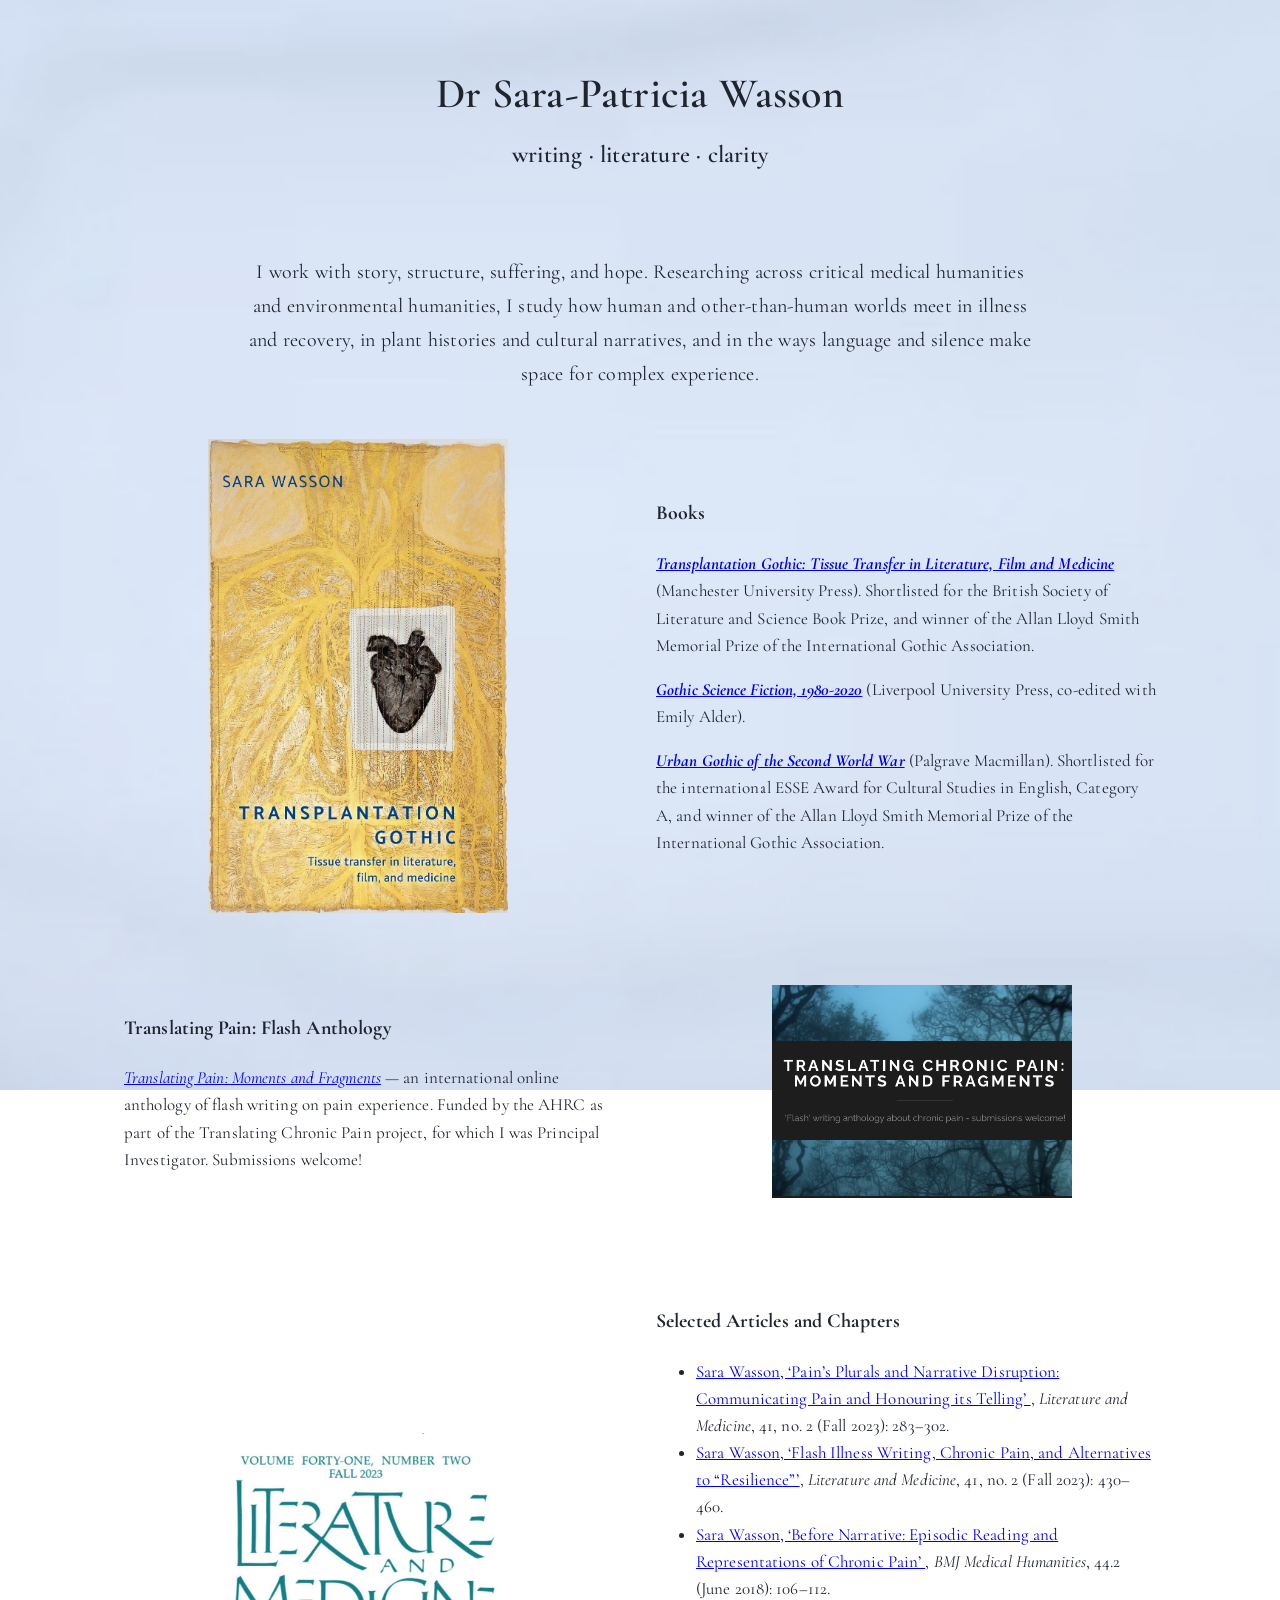
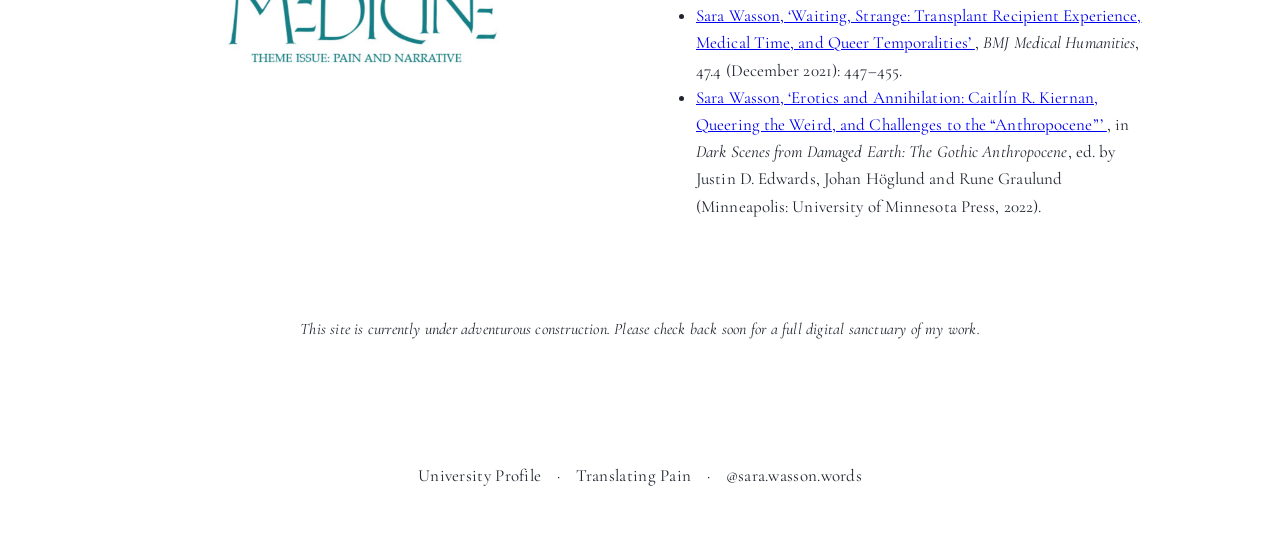
==== index.html @ 1ab115df "Update index.html" ====
<!DOCTYPE html>
<html lang="en">
<head>
  <meta charset="UTF-8" />
  <meta name="viewport" content="width=device-width, initial-scale=1.0" />
  <title>Dr Sara-Patricia Wasson</title>
  <link rel="stylesheet" href="style.css" />
  <link rel="preconnect" href="https://fonts.googleapis.com">
  <link rel="preconnect" href="https://fonts.gstatic.com" crossorigin>
  <link href="https://fonts.googleapis.com/css2?family=Cormorant+Garamond:wght@300;400;500;600&display=swap" rel="stylesheet">
</head>

<body>
  <header>
    <h1>Dr Sara-Patricia Wasson</h1>
    <h2>writing · literature · clarity</h2>
  </header>

  <main>
    <section class="intro">
    <p></p>I work with story, structure, suffering, and hope. Researching across critical medical humanities and environmental humanities, I study how human and other-than-human worlds meet in illness and recovery, in plant histories and cultural narratives, and in the ways language and silence make space for complex experience.</p>
    </section>

    <!-- Block 1: Books -->
    <section class="content-block">
      <div class="image"><img src="books.jpg" alt="Transplantation Gothic cover"></div>
      <div class="text">
        <h3>Books</h3>
        <p>
          <strong><em><a href=“https://manchesteruniversitypress.co.uk/9781526132864/ “>Transplantation Gothic: Tissue Transfer in Literature, Film and Medicine </a></em></strong> (Manchester University Press). Shortlisted for the British Society of Literature and Science Book Prize, and winner of the Allan Lloyd Smith Memorial Prize of the International Gothic Association.  
          <p>
          <strong><em><a href=“https://amzn.eu/d/3a1Q25Y“>Gothic Science Fiction, 1980-2020</a></em></strong> (Liverpool University Press, co-edited with Emily Alder).  
          <p>
          <strong><em> <a href=“https://amzn.eu/d/dezen4T“> Urban Gothic of the Second World War</em></strong></a> (Palgrave Macmillan). Shortlisted for the international ESSE Award for Cultural Studies in English, Category A, and winner of the Allan Lloyd Smith Memorial Prize of the International Gothic Association.  
        </p>
      </div>
    </section>

    <!-- Block 2: Translating Pain -->
    <section class="content-block">
      <div class="text">
        <h3>Translating Pain: Flash Anthology</h3>
        <p>
          <a href="http://wp.lancs.ac.uk/translatingpain/anthology/" target="_blank"><em>Translating Pain: Moments and Fragments</em></a> — an international online anthology of flash writing on pain experience. Funded by the AHRC as part of the Translating Chronic Pain project, for which I was Principal Investigator. Submissions welcome!
        </p>
      </div>
      <div class="image"><img src="anthology.jpg" alt="Translating Pain anthology"></div>
    </section>

    <!-- Block 3: Selected Articles and Chapters -->
    <section class="content-block">
      <div class="image"><img src="journal.jpg" alt="Literature and Medicine journal"></div>
      <div class="text">
        <h3>Selected Articles and Chapters</h3>

<ul>
  <li>
    <a href="https://doi.org/10.1353/lm.2023.a921562" target="_blank">
      Sara Wasson, ‘Pain’s Plurals and Narrative Disruption: Communicating Pain and Honouring its Telling’ </a>, <em>Literature and Medicine</em>, 41, no. 2 (Fall 2023): 283–302.
  </li>

  <li>
    <a href="https://doi.org/10.1353/lm.2023.a921571" target="_blank">Sara Wasson, ‘Flash Illness Writing, Chronic Pain, and Alternatives to “Resilience”’</a>, <em>Literature and Medicine</em>, 41, no. 2 (Fall 2023): 430–460.
  </li>

  <li>
    <a href="https://mh.bmj.com/content/44/2/106" target="_blank">
      Sara Wasson, ‘Before Narrative: Episodic Reading and Representations of Chronic Pain’
    </a>, <em>BMJ Medical Humanities</em>, 44.2 (June 2018): 106–112.
  </li>

  <li>
    <a href="https://mh.bmj.com/content/47/4/447.info" target="_blank">
      Sara Wasson, ‘Waiting, Strange: Transplant Recipient Experience, Medical Time, and Queer Temporalities’
    </a>, <em>BMJ Medical Humanities</em>, 47.4 (December 2021): 447–455.
  </li>

  <li>
    <a href="https://manifold.umn.edu/read/dark-scenes-from-damaged-earth/section/d7d69a55-9e9e-4dc2-92c6-7b71e1f78a43#ch15" target="_blank">
      Sara Wasson, ‘Erotics and Annihilation: Caitlín R. Kiernan, Queering the Weird, and Challenges to the “Anthropocene”’
    </a>, in <em>Dark Scenes from Damaged Earth: The Gothic Anthropocene</em>, ed. by Justin D. Edwards, Johan Höglund and Rune Graulund (Minneapolis: University of Minnesota Press, 2022).
  </li>
</ul>
      </div>
    </section>

    <!-- Coming Soon -->
    <section class="coming-soon">
      <p>This site is currently under adventurous construction. Please check back soon for a full digital sanctuary of my work.</p>
    </section>
  </main>

  <!-- Footer -->
  <footer>
      <a href="https://www.lancaster.ac.uk/arts/people/sara-wasson" target="_blank">University Profile</a> ·
      <a href="http://wp.lancs.ac.uk/translatingpain/anthology/" target="_blank">Translating Pain</a> ·
      <a href="https://www.instagram.com/sara.wasson.words/" target="_blank">@sara.wasson.words</a>
    </p>
  </footer>
</body>
</html>
---- style.css ----
/* CSS Eighteen — Font, Footer, Flow */

body {
  font-family: 'Cormorant Garamond', serif;
  background-image: url('background.png');
  background-size: cover;
  background-position: center;
  background-repeat: no-repeat;
  background-attachment: fixed;
  color: #1F242E;
  margin: 0;
  padding: 0;
  font-size: 17px;
  line-height: 1.6;
  letter-spacing: 0.2px;
}

/* Header */
header {
  text-align: center;
  padding: 2rem 1rem 1rem 1rem;
}

h1 {
  font-size: 42px;
  font-weight: 600;
  margin-bottom: 0.2em;
}

h2 {
  font-size: 24px;
  font-weight: 600;
  margin-top: 0;
  margin-bottom: 1.2em;
}

/* Intro Text */
.intro {
  font-size: 20px;
  max-width: 800px;
  margin: 0 auto 3rem auto;
  text-align: center;
  line-height: 1.7;
  letter-spacing: 0.3px;
  font-weight: 400;
}

/* Main content */
main {
  padding: 1rem 4vw 4rem 4vw;
  background: transparent;
}

/* Content Blocks */
.content-block {
  display: flex;
  flex-wrap: wrap;
  align-items: center;
  justify-content: center;
  margin-bottom: 4rem;
  gap: 2rem;
}

.content-block .image,
.content-block .text {
  flex: 1 1 400px;
  max-width: 500px;
}

/* Book image size */
.content-block .image img {
  width: 100%;
  max-width: 300px;
  height: auto;
  display: block;
  margin: 0 auto;
}

/* Book text */
.content-block .text {
  font-size: 17px;
  letter-spacing: 0.1px;
  line-height: 1.6;
  padding: 1rem;
}

/* Reverse layout */
.content-block.reverse {
  flex-direction: row-reverse;
}

/* Coming Soon text */
.coming-soon {
  text-align: center;
  font-style: italic;
  font-size: 16px;
  margin-top: 4rem;
}

/* Footer */
footer {
  text-align: center;
  padding: 2.5rem 1rem 2rem 1rem;
  font-size: 17px;
  font-weight: 400;
  letter-spacing: 0.3px;
  color: #1F242E;
  background: transparent;
}

footer a {
  color: #1F242E;
  text-decoration: none;
  margin: 0 0.7rem;
}

footer a:hover {
  text-decoration: underline;
}

/* Mobile + Tablet Tweaks */
@media (max-width: 768px) {
  h1 {
    font-size: 36px;
  }

  h2 {
    font-size: 22px;
  }

  .intro {
    font-size: 19px;
  }

  body {
    font-size: 17px;
  }

  .content-block .text {
    font-size: 16px;
  }

  .content-block .image img {
    max-width: 220px;
  }
}

@media (max-width: 480px) {
  h1 {
    font-size: 30px;
  }

  h2 {
    font-size: 20px;
  }

  .intro {
    font-size: 18px;
  }

  .content-block .text {
    font-size: 15px;
  }

  .content-block .image img {
    max-width: 200px;
  }
}
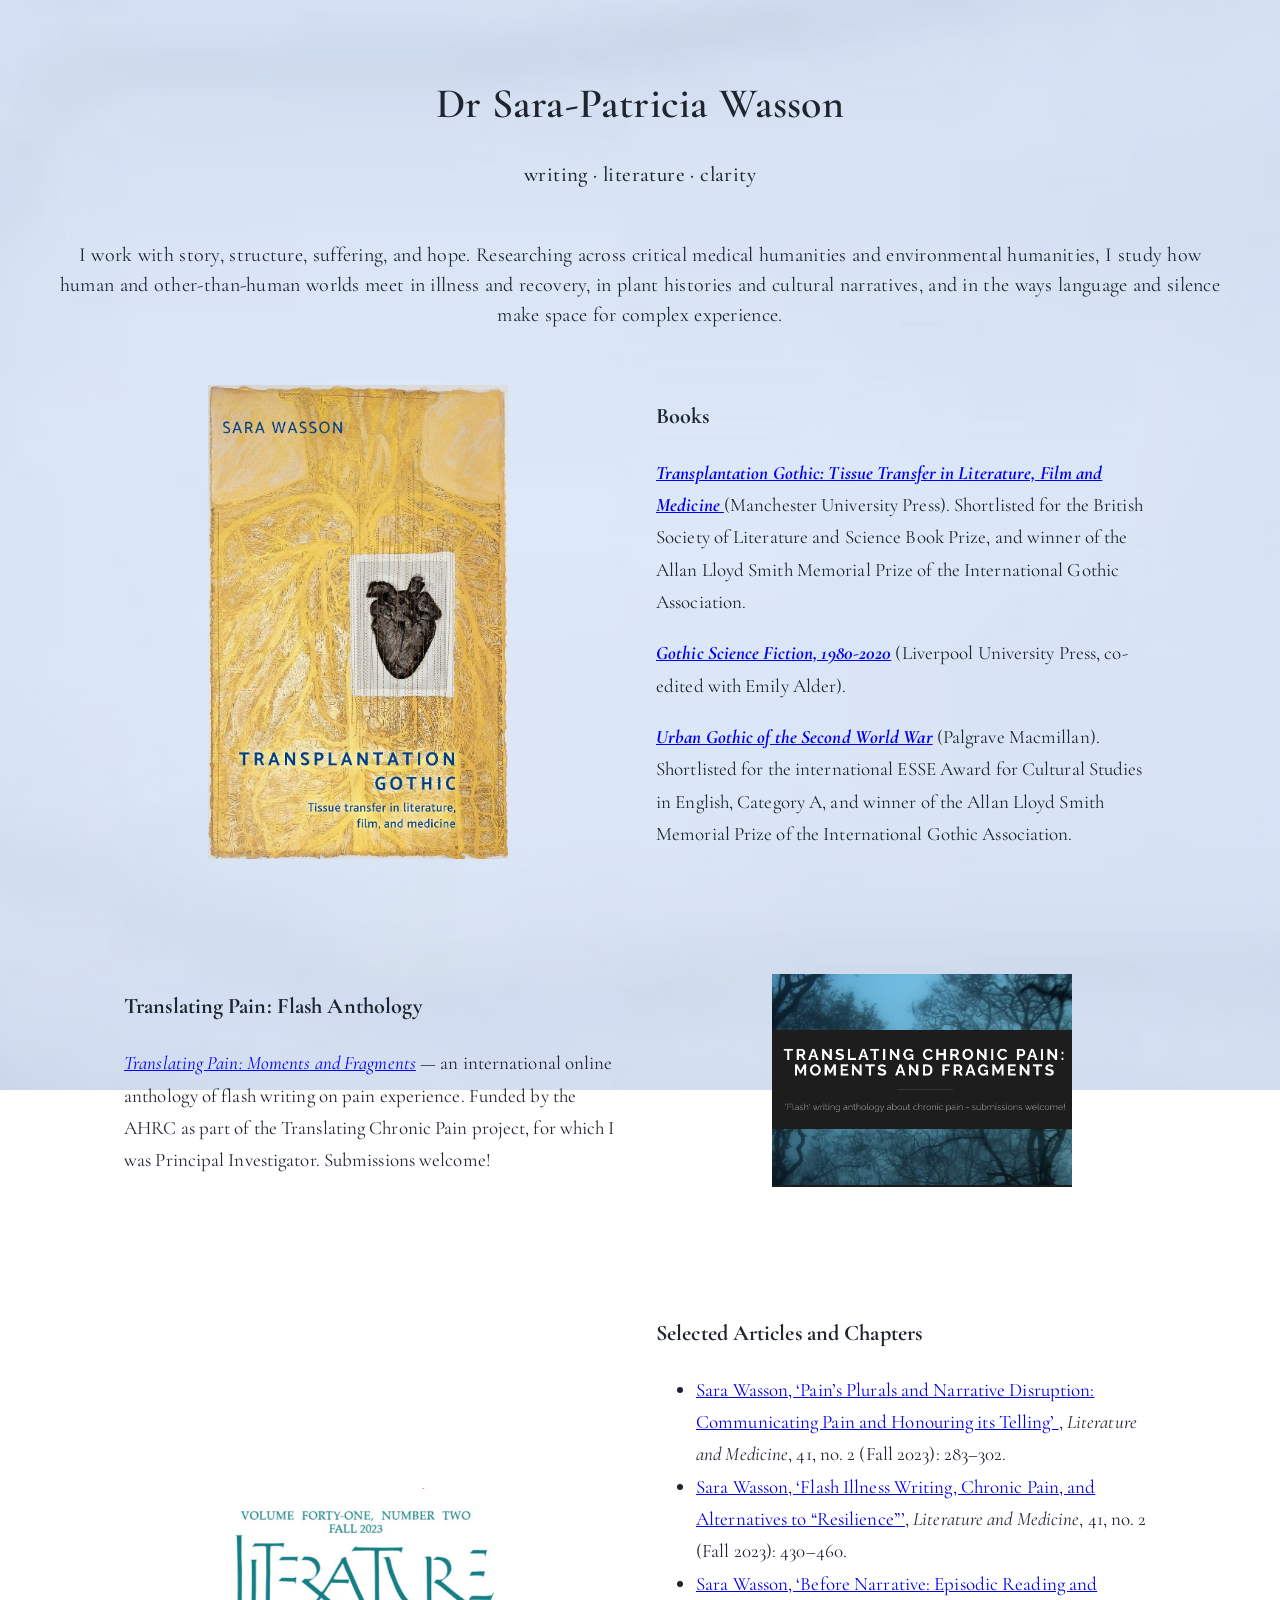
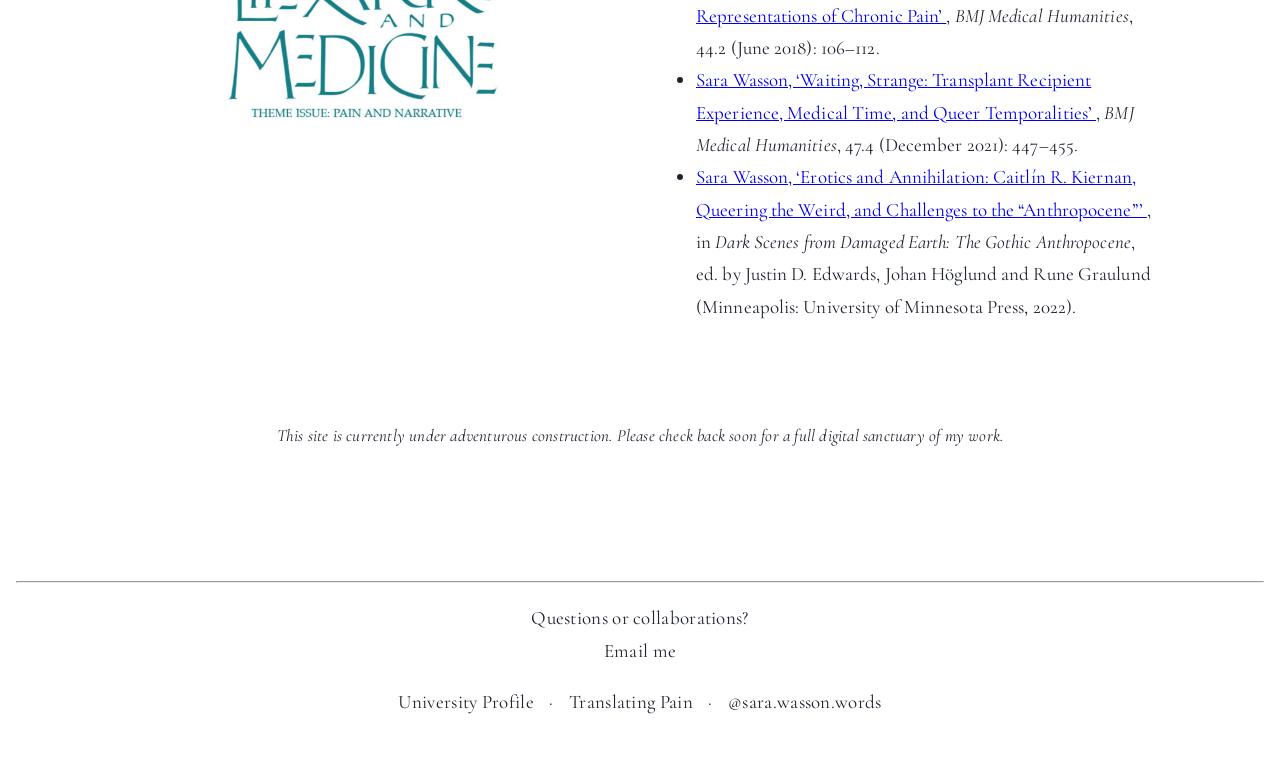
==== commit 0117c418: "Update index.html" ====
--- a/index.html
+++ b/index.html
@@ -18,7 +18,7 @@
 
   <main>
     <section class="intro">
-    <p></p>I work with story, structure, suffering, and hope. Researching across critical medical humanities and environmental humanities, I study how human and other-than-human worlds meet in illness and recovery, in plant histories and cultural narratives, and in the ways language and silence make space for complex experience.</p>
+      <p>I work with story, structure, suffering, and hope. Researching across critical medical humanities and environmental humanities, I study how human and other-than-human worlds meet in illness and recovery, in plant histories and cultural narratives, and in the ways language and silence make space for complex experience.</p>
     </section>
 
     <!-- Block 1: Books -->
@@ -90,12 +90,18 @@
     </section>
   </main>
 
-  <!-- Footer -->
-  <footer>
-      <a href="https://www.lancaster.ac.uk/arts/people/sara-wasson" target="_blank">University Profile</a> ·
-      <a href="http://wp.lancs.ac.uk/translatingpain/anthology/" target="_blank">Translating Pain</a> ·
-      <a href="https://www.instagram.com/sara.wasson.words/" target="_blank">@sara.wasson.words</a>
-    </p>
-  </footer>
+<footer>
+  <hr class="footer-divider">
+  <p class="footer-callout">Questions or collaborations?<br>
+    <a href="mailto:sara@example.com">Email me</a>
+  </p>
+
+  <p class="footer-links">
+    <a href="https://www.lancaster.ac.uk/arts/people/sara-wasson" target="_blank">University Profile</a> ·
+    <a href="http://wp.lancs.ac.uk/translatingpain/anthology/" target="_blank">Translating Pain</a> ·
+    <a href="https://www.instagram.com/sara.wasson.words/" target="_blank">@sara.wasson.words</a>
+  </p>
+</footer>
+
 </body>
 </html>
--- a/style.css
+++ b/style.css
@@ -1,4 +1,4 @@
-/* CSS Eighteen — Font, Footer, Flow */
+/* CSS Twenty-Two — Fixes footer size, body clarity, h2 spacing, and keeps transparency clean */
 
 body {
   font-family: 'Cormorant Garamond', serif;
@@ -10,48 +10,47 @@
   color: #1F242E;
   margin: 0;
   padding: 0;
-  font-size: 17px;
-  line-height: 1.6;
+  font-size: 19px;
+  line-height: 1.7;
   letter-spacing: 0.2px;
+  background-color: transparent;
 }
 
-/* Header */
 header {
   text-align: center;
-  padding: 2rem 1rem 1rem 1rem;
+  padding: 2.5rem 1rem 0.5rem 1rem;
 }
 
 h1 {
   font-size: 42px;
   font-weight: 600;
-  margin-bottom: 0.2em;
+  margin-bottom: 0.2rem;
 }
 
 h2 {
-  font-size: 24px;
-  font-weight: 600;
-  margin-top: 0;
-  margin-bottom: 1.2em;
+  font-size: 21px;
+  font-weight: 500;
+  margin-bottom: 0.2rem; /* Tighten subtitle */
+  letter-spacing: 0.4px;
 }
 
-/* Intro Text */
 .intro {
   font-size: 20px;
-  max-width: 800px;
-  margin: 0 auto 3rem auto;
+  font-weight: 400;
+  margin-top: 0;
+  margin-bottom: 1.8rem;
+  letter-spacing: 0.3px;
+  line-height: 1.5;
   text-align: center;
-  line-height: 1.7;
-  letter-spacing: 0.3px;
-  font-weight: 400;
+  padding-top: 0;
 }
 
-/* Main content */
 main {
   padding: 1rem 4vw 4rem 4vw;
   background: transparent;
 }
 
-/* Content Blocks */
+/* ✂️ White box fix still active */
 .content-block {
   display: flex;
   flex-wrap: wrap;
@@ -59,15 +58,16 @@
   justify-content: center;
   margin-bottom: 4rem;
   gap: 2rem;
+  background: transparent !important;
 }
 
 .content-block .image,
 .content-block .text {
   flex: 1 1 400px;
   max-width: 500px;
+  background: transparent;
 }
 
-/* Book image size */
 .content-block .image img {
   width: 100%;
   max-width: 300px;
@@ -76,32 +76,32 @@
   margin: 0 auto;
 }
 
-/* Book text */
 .content-block .text {
-  font-size: 17px;
+  font-size: 19px;
   letter-spacing: 0.1px;
-  line-height: 1.6;
+  line-height: 1.7;
   padding: 1rem;
+  background: transparent;
 }
 
-/* Reverse layout */
 .content-block.reverse {
   flex-direction: row-reverse;
 }
 
-/* Coming Soon text */
+/* "Coming soon" line */
 .coming-soon {
   text-align: center;
   font-style: italic;
-  font-size: 16px;
+  font-size: 17px;
   margin-top: 4rem;
+  background: transparent;
 }
 
-/* Footer */
+/* 🔧 Footer — now full size match */
 footer {
   text-align: center;
   padding: 2.5rem 1rem 2rem 1rem;
-  font-size: 17px;
+  font-size: 19px; /* Matches body text */
   font-weight: 400;
   letter-spacing: 0.3px;
   color: #1F242E;
@@ -118,26 +118,31 @@
   text-decoration: underline;
 }
 
-/* Mobile + Tablet Tweaks */
+/* 📱 Responsive adjustments — keep subtle and smooth */
 @media (max-width: 768px) {
   h1 {
     font-size: 36px;
   }
 
   h2 {
-    font-size: 22px;
+    font-size: 20px;
   }
 
   .intro {
-    font-size: 19px;
+    font-size: 20px;
+    margin-bottom: 1.5rem;
   }
 
   body {
-    font-size: 17px;
+    font-size: 18px;
+  }
+
+  footer {
+    font-size: 18px;
   }
 
   .content-block .text {
-    font-size: 16px;
+    font-size: 18px;
   }
 
   .content-block .image img {
@@ -151,15 +156,24 @@
   }
 
   h2 {
-    font-size: 20px;
+    font-size: 19px;
   }
 
   .intro {
-    font-size: 18px;
+    font-size: 19px;
+    margin-bottom: 1.2rem;
+  }
+
+  body {
+    font-size: 17px;
+  }
+
+  footer {
+    font-size: 17px;
   }
 
   .content-block .text {
-    font-size: 15px;
+    font-size: 17px;
   }
 
   .content-block .image img {
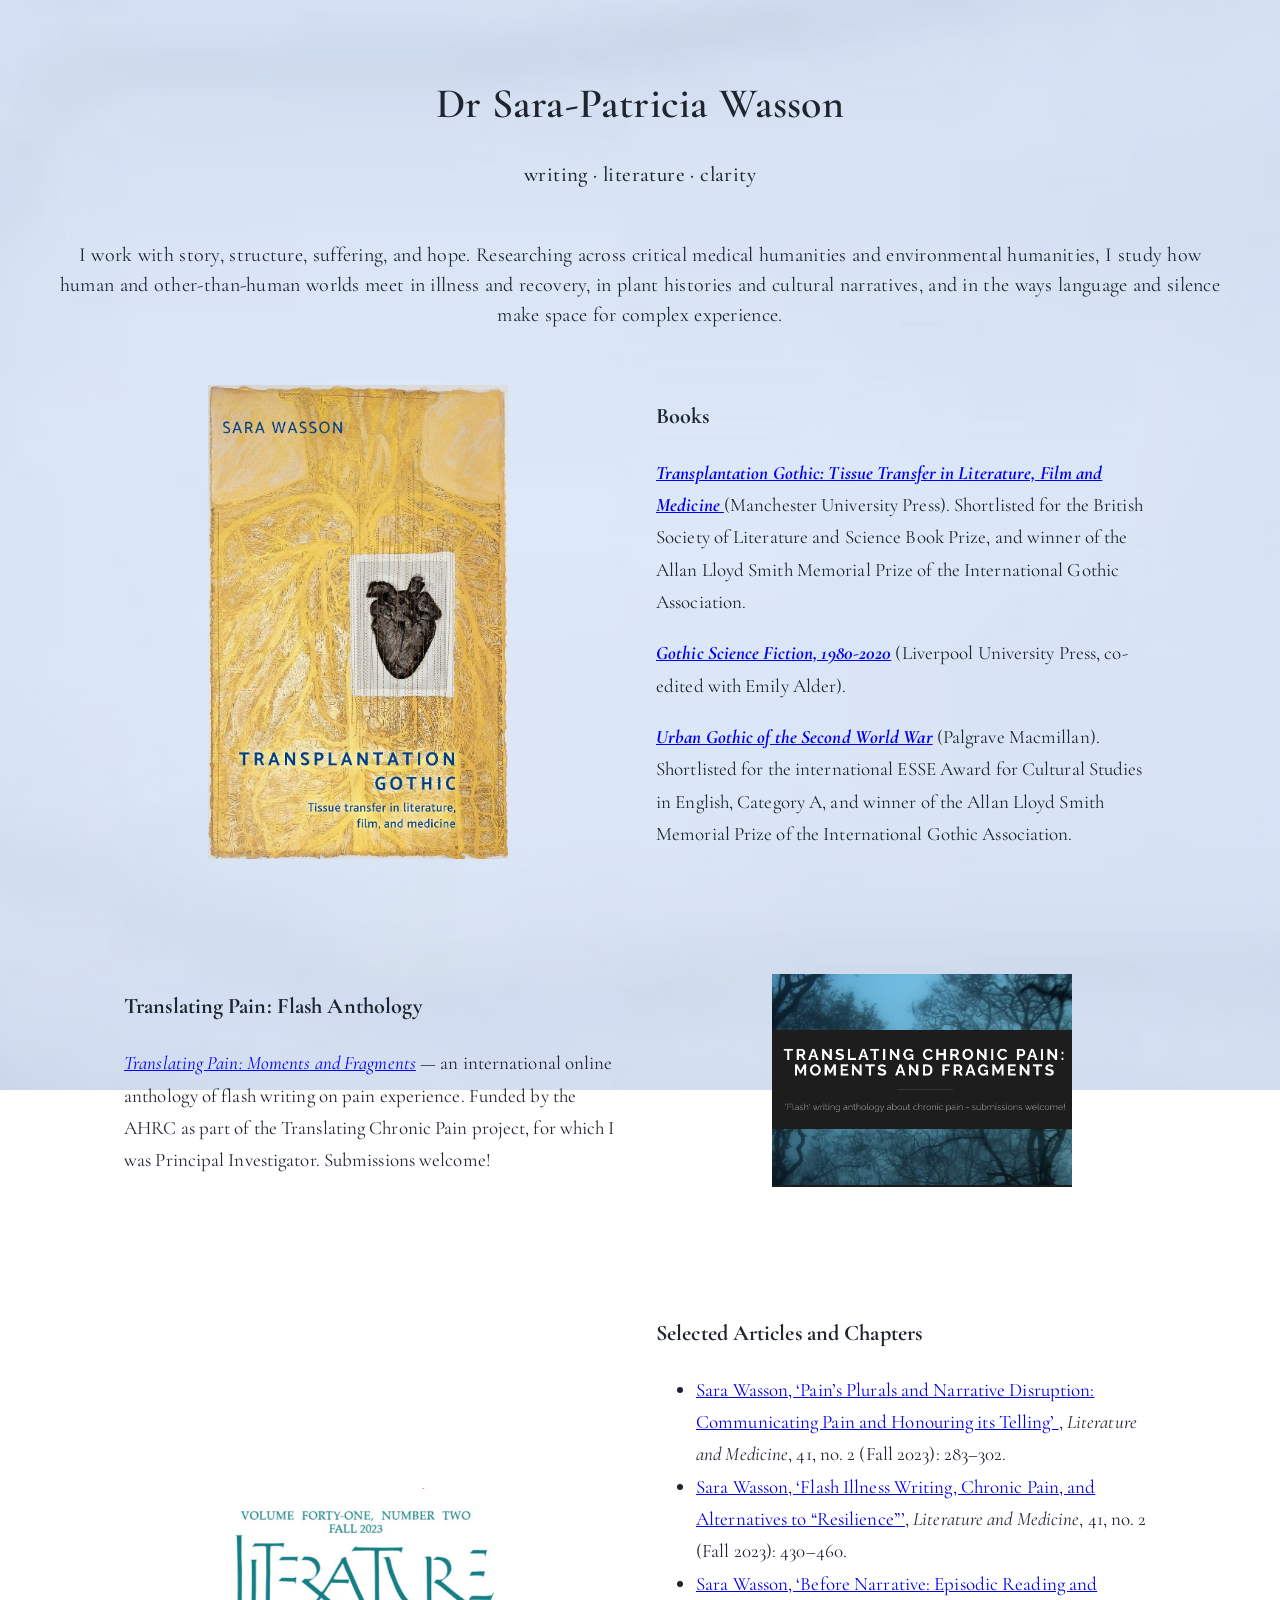
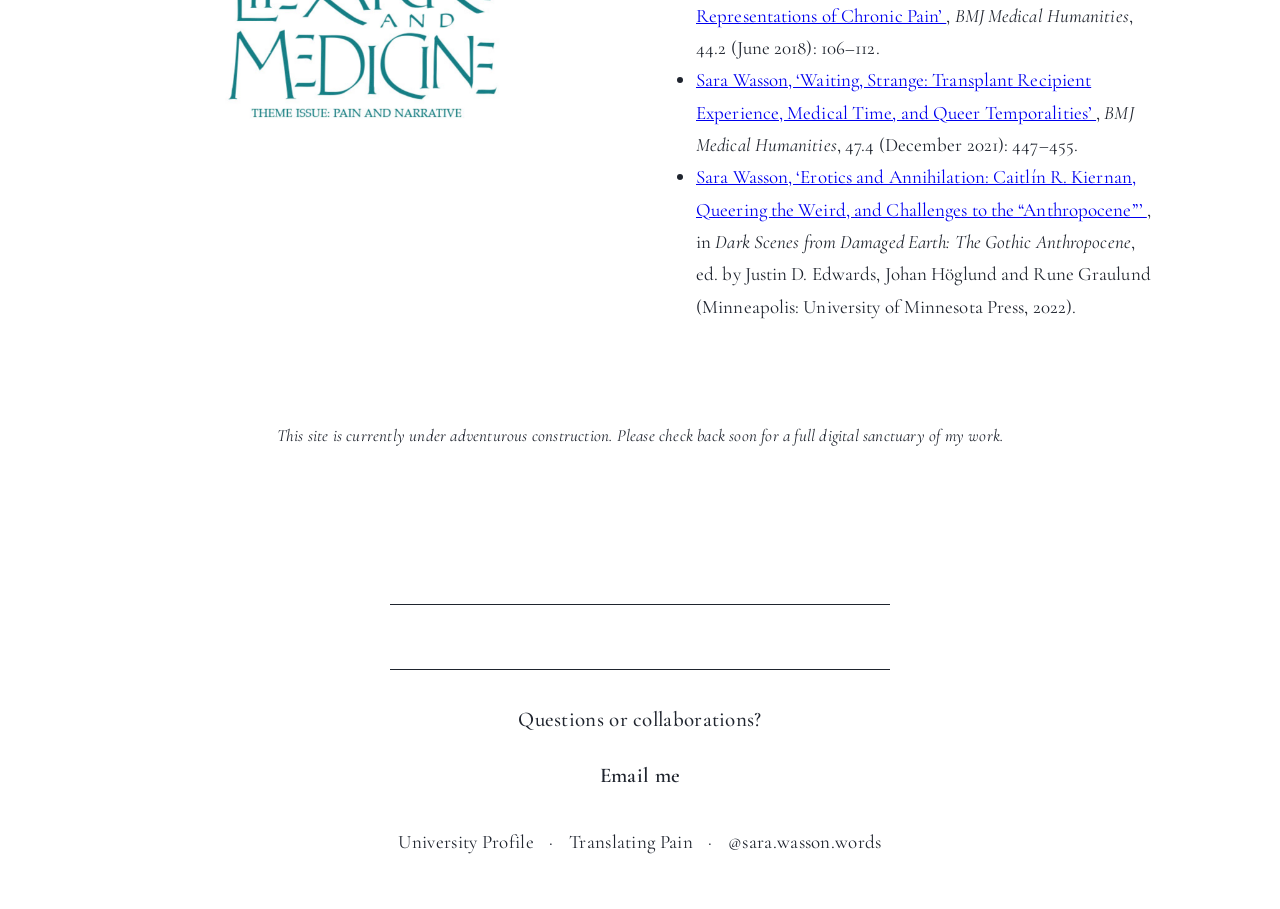
==== commit 21b9d344: "Update index.html" ====
--- a/index.html
+++ b/index.html
@@ -92,8 +92,12 @@
 
 <footer>
   <hr class="footer-divider">
-  <p class="footer-callout">Questions or collaborations?<br>
-    <a href="mailto:sara@example.com">Email me</a>
+
+<div class="email-callout">
+  <hr class="footer-divider">
+  <p>Questions or collaborations?</p>
+  <p><a href="#" id="email-link">Email me</a></p>
+</div>
   </p>
 
   <p class="footer-links">
@@ -103,5 +107,13 @@
   </p>
 </footer>
 
+<script>
+  document.getElementById('email-link').addEventListener('click', function() {
+    const user = 'sarawasson';
+    const domain = 'outlook.com';
+    window.location.href = 'mailto:' + user + '@' + domain;
+  });
+</script>
+
 </body>
 </html>
--- a/style.css
+++ b/style.css
@@ -1,4 +1,4 @@
-/* CSS Twenty-Two — Fixes footer size, body clarity, h2 spacing, and keeps transparency clean */
+/* CSS 23 — Final integrated version with email callout block above footer */
 
 body {
   font-family: 'Cormorant Garamond', serif;
@@ -30,7 +30,7 @@
 h2 {
   font-size: 21px;
   font-weight: 500;
-  margin-bottom: 0.2rem; /* Tighten subtitle */
+  margin-bottom: 0.2rem;
   letter-spacing: 0.4px;
 }
 
@@ -50,7 +50,7 @@
   background: transparent;
 }
 
-/* ✂️ White box fix still active */
+/* Content block */
 .content-block {
   display: flex;
   flex-wrap: wrap;
@@ -88,7 +88,7 @@
   flex-direction: row-reverse;
 }
 
-/* "Coming soon" line */
+/* Coming soon line */
 .coming-soon {
   text-align: center;
   font-style: italic;
@@ -97,11 +97,40 @@
   background: transparent;
 }
 
-/* 🔧 Footer — now full size match */
+/* Email callout block */
+.email-callout {
+  text-align: center;
+  margin-top: 4rem;
+  margin-bottom: 2rem;
+  font-size: 21px;
+  font-weight: 500;
+  letter-spacing: 0.3px;
+  color: #1F242E;
+}
+
+.email-callout a {
+  color: #1F242E;
+  text-decoration: none;
+  font-weight: 600;
+  font-size: 21px;
+}
+
+.email-callout a:hover {
+  text-decoration: underline;
+}
+
+.footer-divider {
+  border: none;
+  border-top: 1px solid #1F242E;
+  width: 40%;
+  margin: 2rem auto;
+}
+
+/* Footer links */
 footer {
   text-align: center;
   padding: 2.5rem 1rem 2rem 1rem;
-  font-size: 19px; /* Matches body text */
+  font-size: 19px;
   font-weight: 400;
   letter-spacing: 0.3px;
   color: #1F242E;
@@ -118,7 +147,7 @@
   text-decoration: underline;
 }
 
-/* 📱 Responsive adjustments — keep subtle and smooth */
+/* Responsive */
 @media (max-width: 768px) {
   h1 {
     font-size: 36px;
@@ -148,6 +177,14 @@
   .content-block .image img {
     max-width: 220px;
   }
+
+  .email-callout {
+    font-size: 20px;
+  }
+
+  .email-callout a {
+    font-size: 20px;
+  }
 }
 
 @media (max-width: 480px) {
@@ -179,4 +216,12 @@
   .content-block .image img {
     max-width: 200px;
   }
-}
+
+  .email-callout {
+    font-size: 19px;
+  }
+
+  .email-callout a {
+    font-size: 19px;
+  }
+}
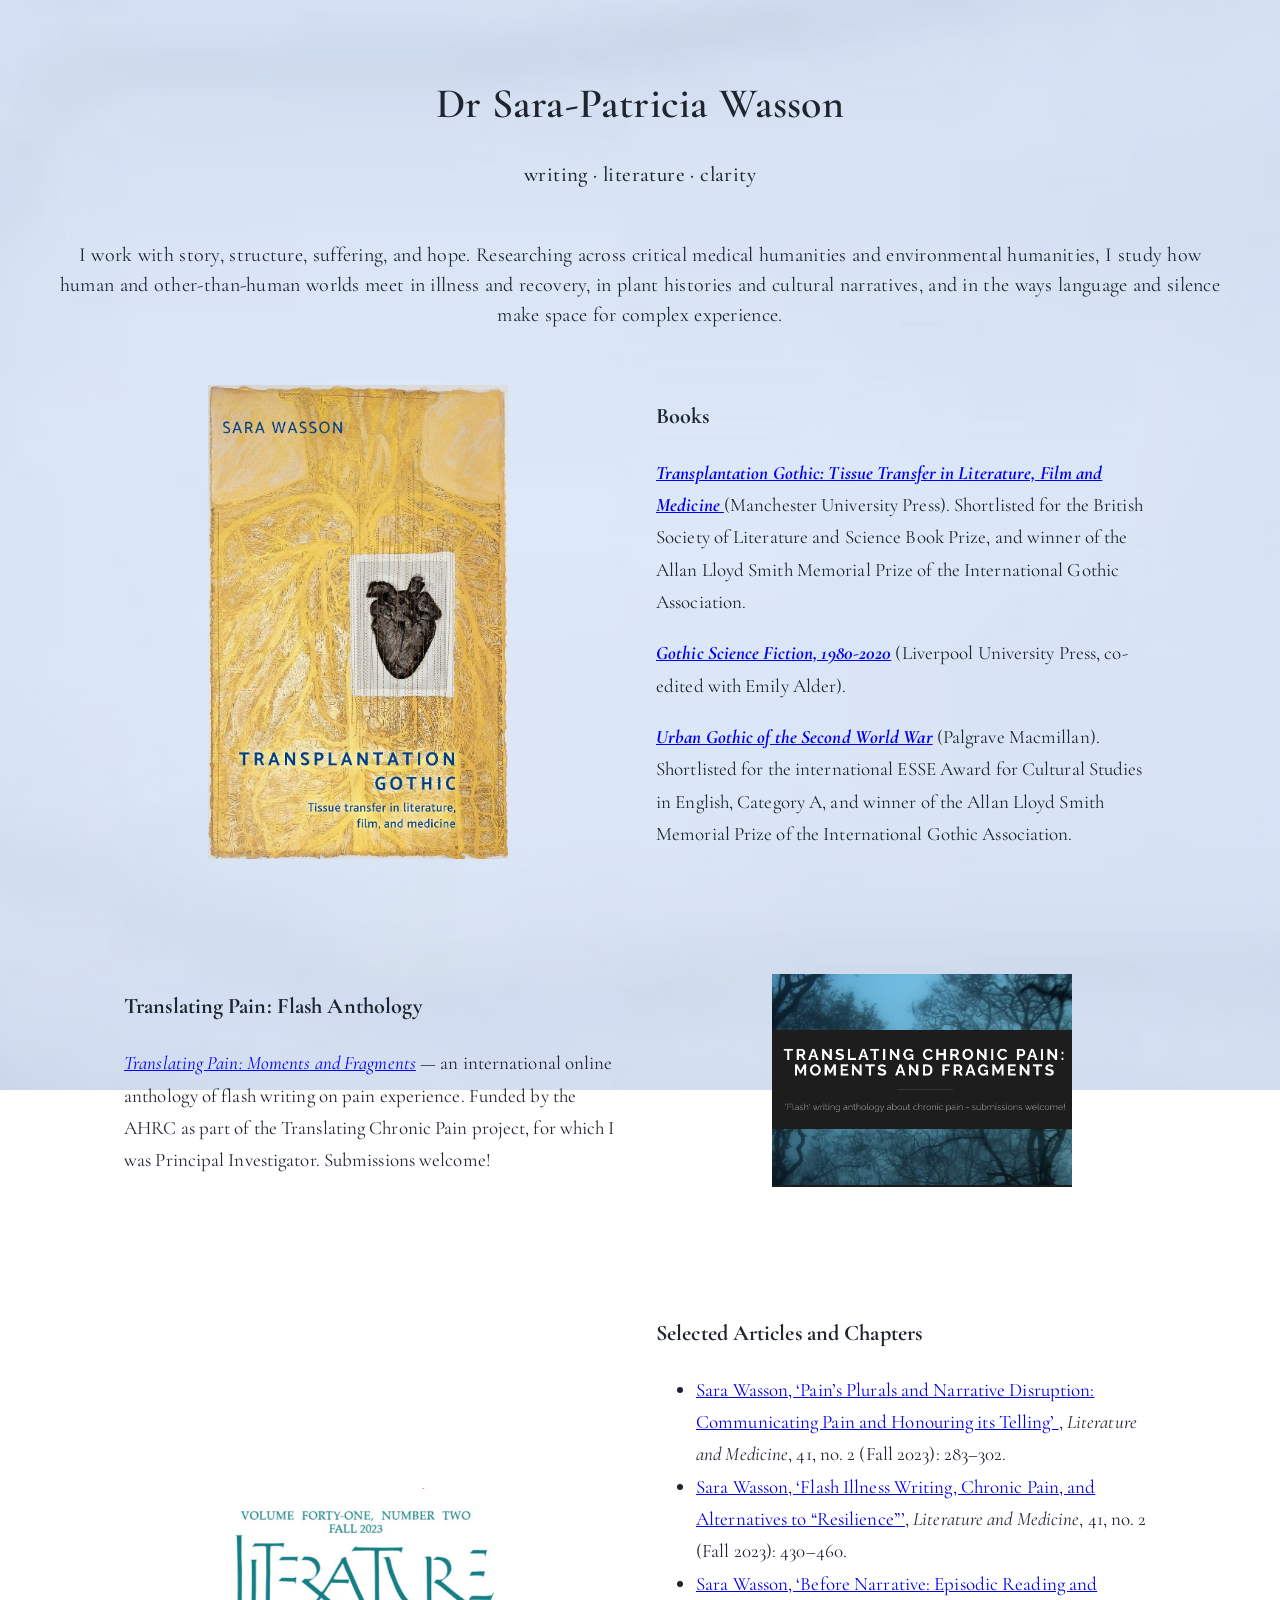
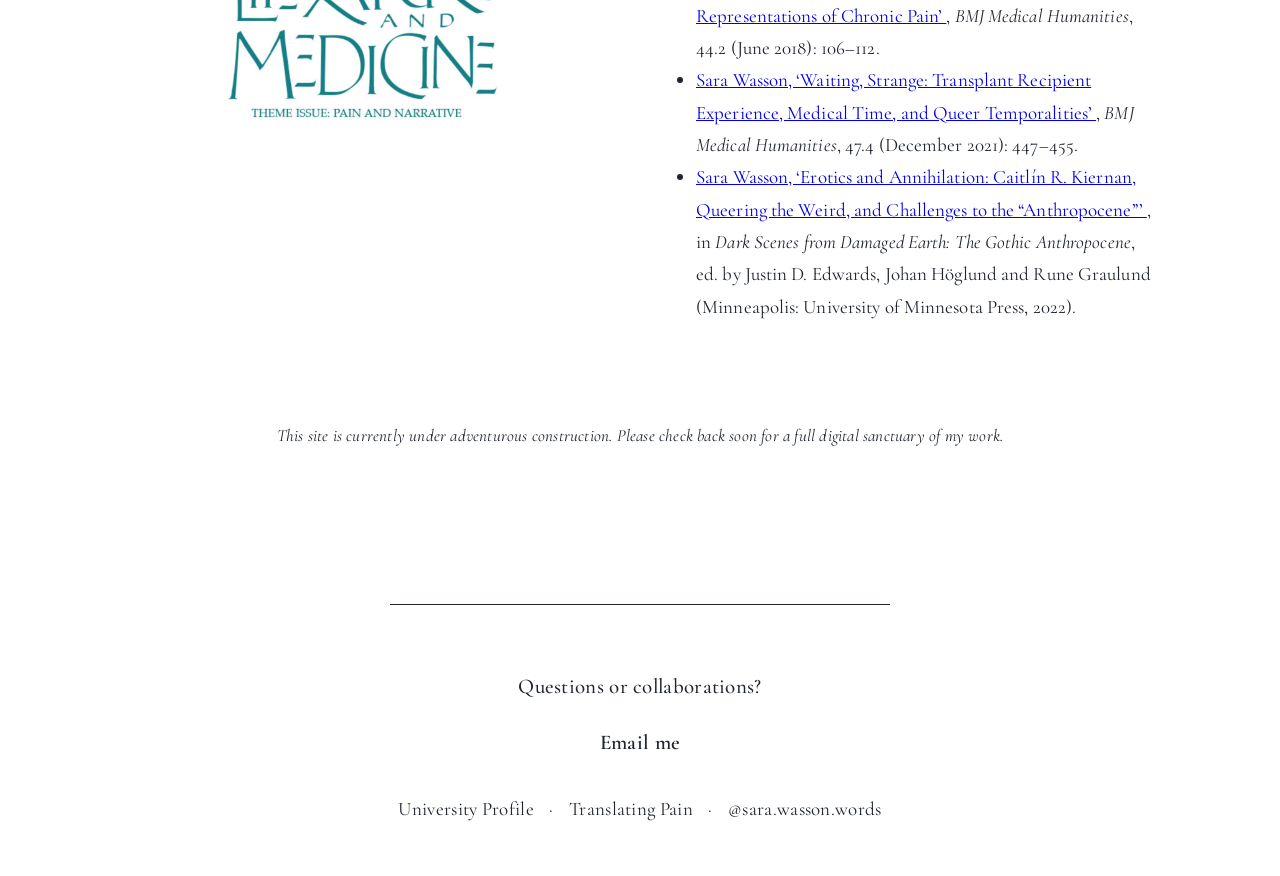
==== commit 886b7e6c: "Update index.html" ====
--- a/index.html
+++ b/index.html
@@ -94,7 +94,7 @@
   <hr class="footer-divider">
 
 <div class="email-callout">
-  <hr class="footer-divider">
+
   <p>Questions or collaborations?</p>
   <p><a href="#" id="email-link">Email me</a></p>
 </div>
@@ -116,4 +116,4 @@
 </script>
 
 </body>
-</html>
+</html>
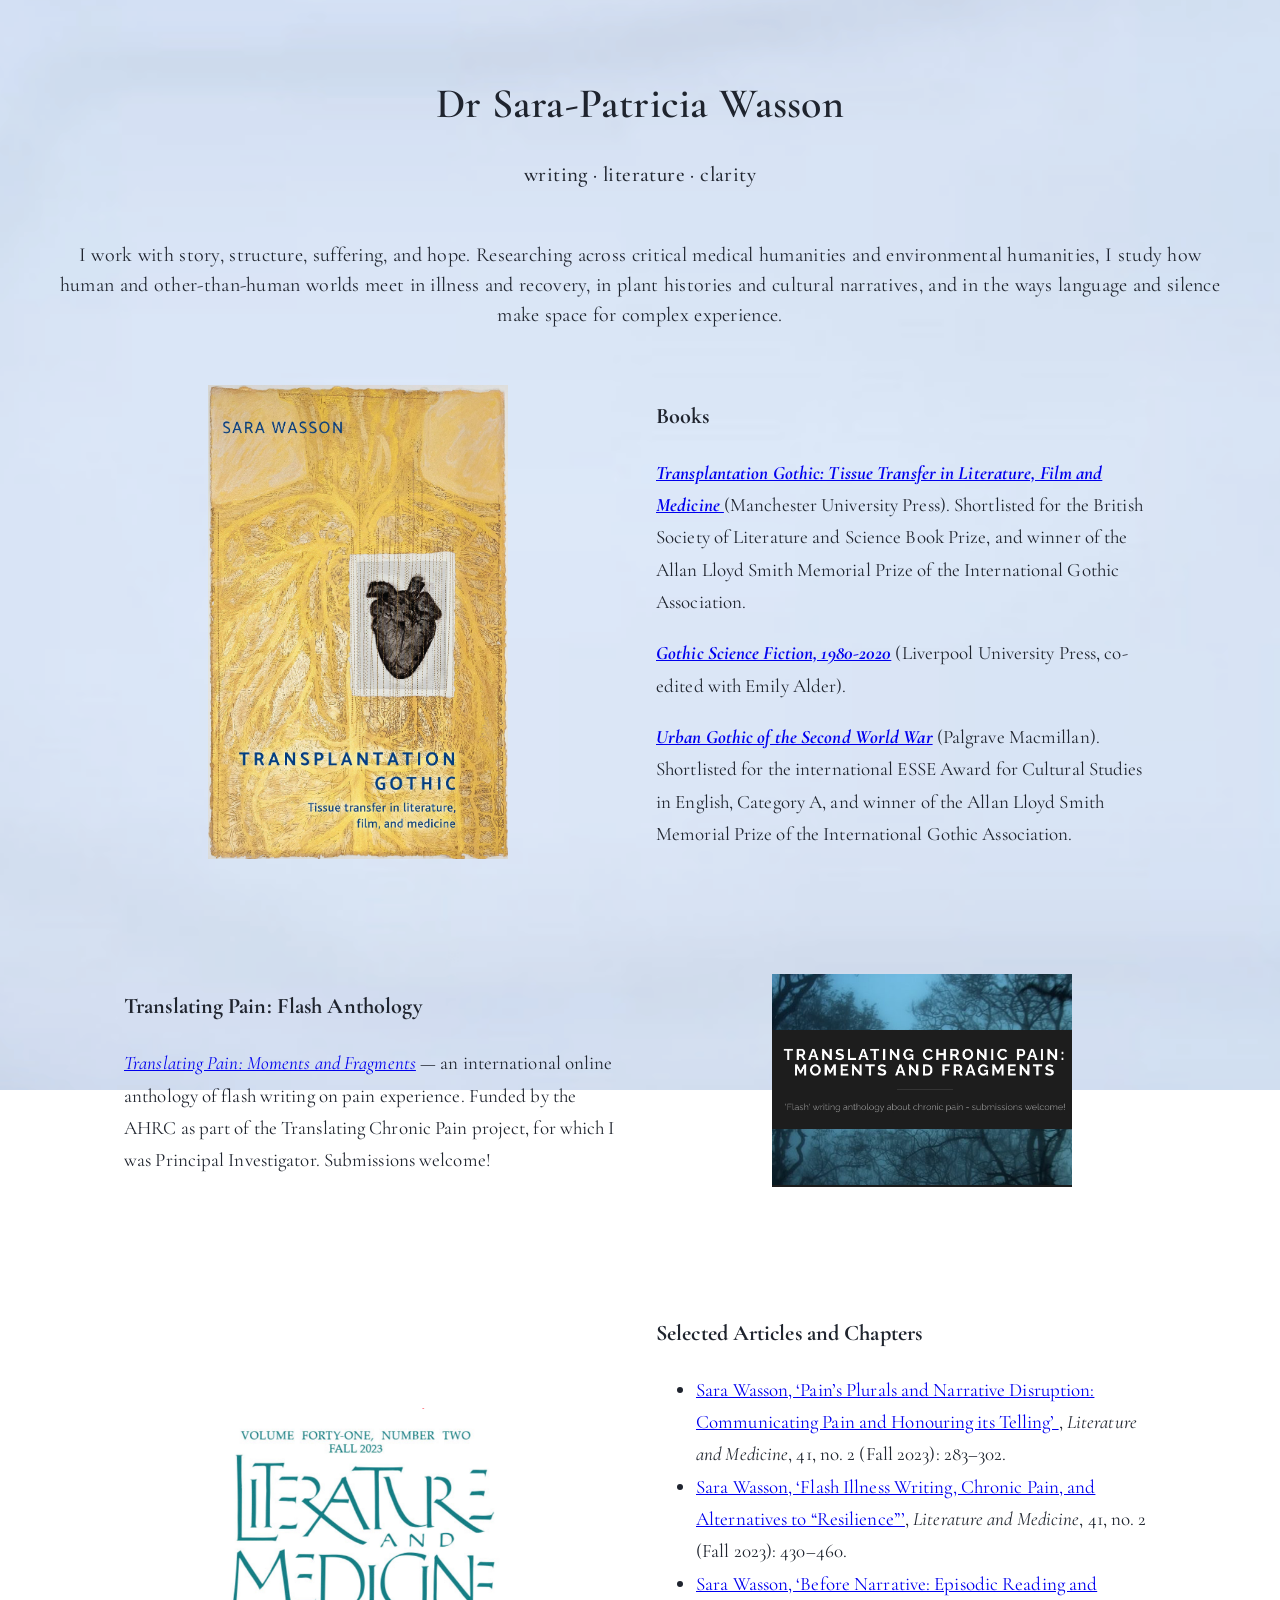
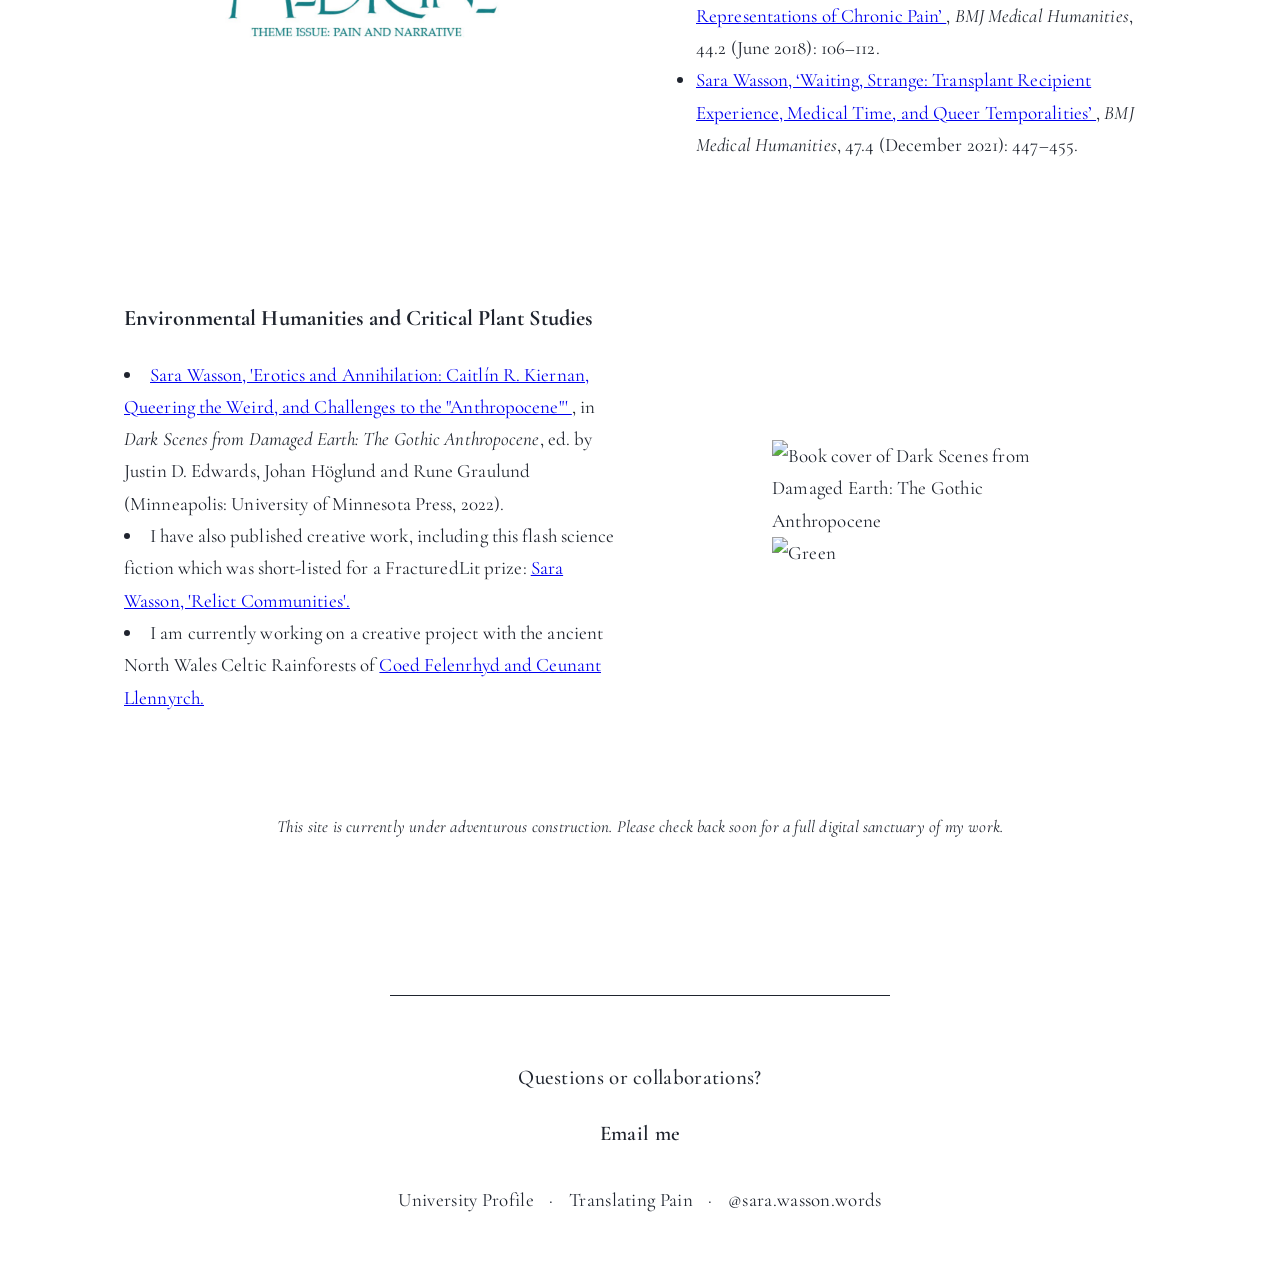
==== commit a81fbca1: "Update index.html" ====
--- a/index.html
+++ b/index.html
@@ -27,11 +27,11 @@
       <div class="text">
         <h3>Books</h3>
         <p>
-          <strong><em><a href=“https://manchesteruniversitypress.co.uk/9781526132864/ “>Transplantation Gothic: Tissue Transfer in Literature, Film and Medicine </a></em></strong> (Manchester University Press). Shortlisted for the British Society of Literature and Science Book Prize, and winner of the Allan Lloyd Smith Memorial Prize of the International Gothic Association.  
+          <strong><em><a href="https://manchesteruniversitypress.co.uk/9781526132864/">Transplantation Gothic: Tissue Transfer in Literature, Film and Medicine </a></em></strong> (Manchester University Press). Shortlisted for the British Society of Literature and Science Book Prize, and winner of the Allan Lloyd Smith Memorial Prize of the International Gothic Association.  
           <p>
-          <strong><em><a href=“https://amzn.eu/d/3a1Q25Y“>Gothic Science Fiction, 1980-2020</a></em></strong> (Liverpool University Press, co-edited with Emily Alder).  
+          <strong><em><a href="https://amzn.eu/d/3a1Q25Y">Gothic Science Fiction, 1980-2020</a></em></strong> (Liverpool University Press, co-edited with Emily Alder).  
           <p>
-          <strong><em> <a href=“https://amzn.eu/d/dezen4T“> Urban Gothic of the Second World War</em></strong></a> (Palgrave Macmillan). Shortlisted for the international ESSE Award for Cultural Studies in English, Category A, and winner of the Allan Lloyd Smith Memorial Prize of the International Gothic Association.  
+          <strong><em> <a href="https://amzn.eu/d/dezen4T"> Urban Gothic of the Second World War</em></strong></a> (Palgrave Macmillan). Shortlisted for the international ESSE Award for Cultural Studies in English, Category A, and winner of the Allan Lloyd Smith Memorial Prize of the International Gothic Association.  
         </p>
       </div>
     </section>
@@ -74,15 +74,30 @@
       Sara Wasson, ‘Waiting, Strange: Transplant Recipient Experience, Medical Time, and Queer Temporalities’
     </a>, <em>BMJ Medical Humanities</em>, 47.4 (December 2021): 447–455.
   </li>
-
-  <li>
-    <a href="https://manifold.umn.edu/read/dark-scenes-from-damaged-earth/section/d7d69a55-9e9e-4dc2-92c6-7b71e1f78a43#ch15" target="_blank">
-      Sara Wasson, ‘Erotics and Annihilation: Caitlín R. Kiernan, Queering the Weird, and Challenges to the “Anthropocene”’
-    </a>, in <em>Dark Scenes from Damaged Earth: The Gothic Anthropocene</em>, ed. by Justin D. Edwards, Johan Höglund and Rune Graulund (Minneapolis: University of Minnesota Press, 2022).
-  </li>
 </ul>
       </div>
     </section>
+
+        <!-- Block 4: Environmental Humanities and Critical Plant Studies -->
+    <section class="content-block">
+      <div class="text">
+        <h3>Environmental Humanities and Critical Plant Studies</h3>
+        <p>
+       <li>
+    <a href="https://manifold.umn.edu/read/dark-scenes-from-damaged-earth/section/d7d69a55-9e9e-4dc2-92c6-7b71e1f78a43#ch15" target="_blank">
+      Sara Wasson, 'Erotics and Annihilation: Caitlín R. Kiernan, Queering the Weird, and Challenges to the "Anthropocene"'
+    </a>, in <em>Dark Scenes from Damaged Earth: The Gothic Anthropocene</em>, ed. by Justin D. Edwards, Johan Höglund and Rune Graulund (Minneapolis: University of Minnesota Press, 2022).
+  </li>
+     <li>I have also published creative work, including this flash science fiction which was short-listed for a FracturedLit prize: <a href="https://fracturedlit.com/relict-communities/">Sara Wasson, 'Relict Communities'.</a></li>
+<li>I am currently working on a creative project with the ancient North Wales Celtic Rainforests of <a href="https://www.instagram.com/reel/CkzJE1JqkxK/?igsh=NTZjN2tuZTRjdHRz">Coed Felenrhyd and Ceunant Llennyrch.</a></li>
+</ul>
+        </p>
+      </div>
+      <div class="image"><img src="DarkScenes.jpg" alt="Book cover of Dark Scenes from Damaged Earth: The Gothic Anthropocene"><img src="CeunantLlennyrch.jpg" alt=Green forest around a rocky waterfall">
+</div>
+    </section>
+
+
 
     <!-- Coming Soon -->
     <section class="coming-soon">
@@ -116,4 +131,4 @@
 </script>
 
 </body>
-</html>+</html>
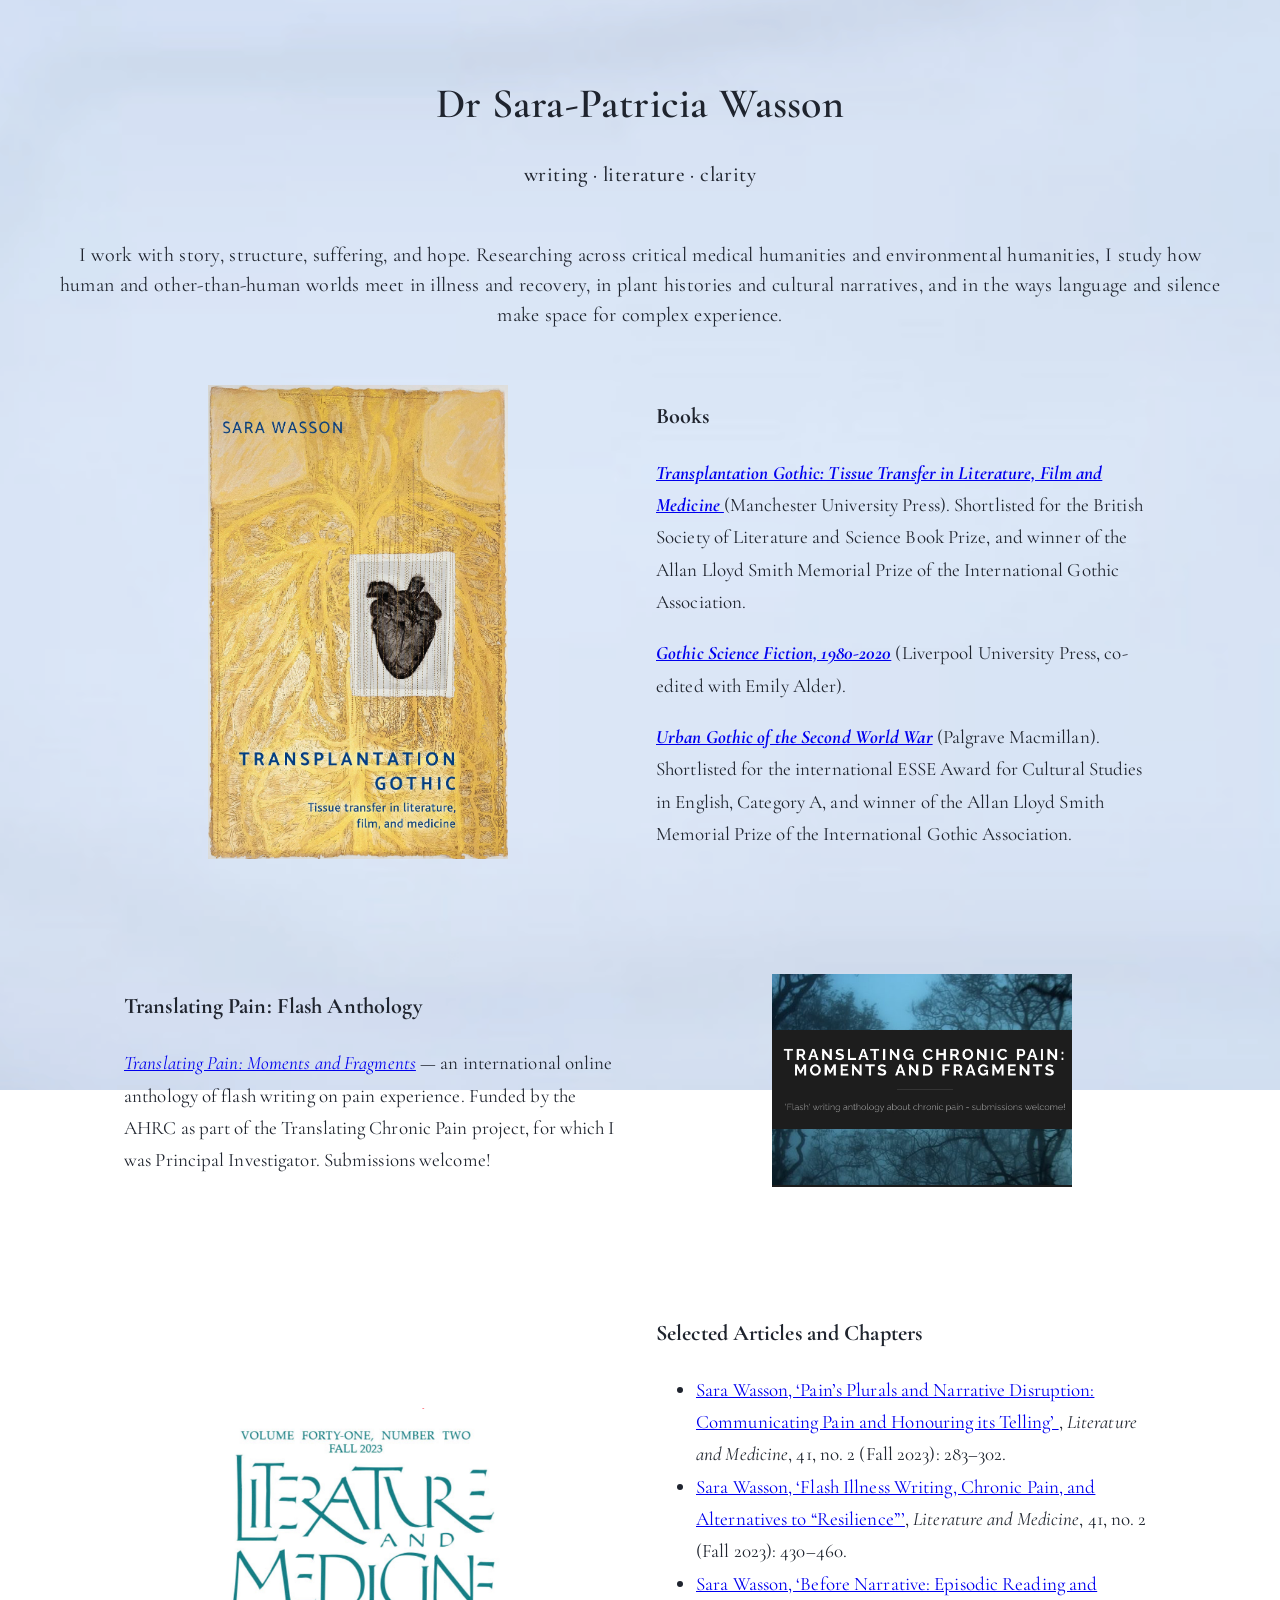
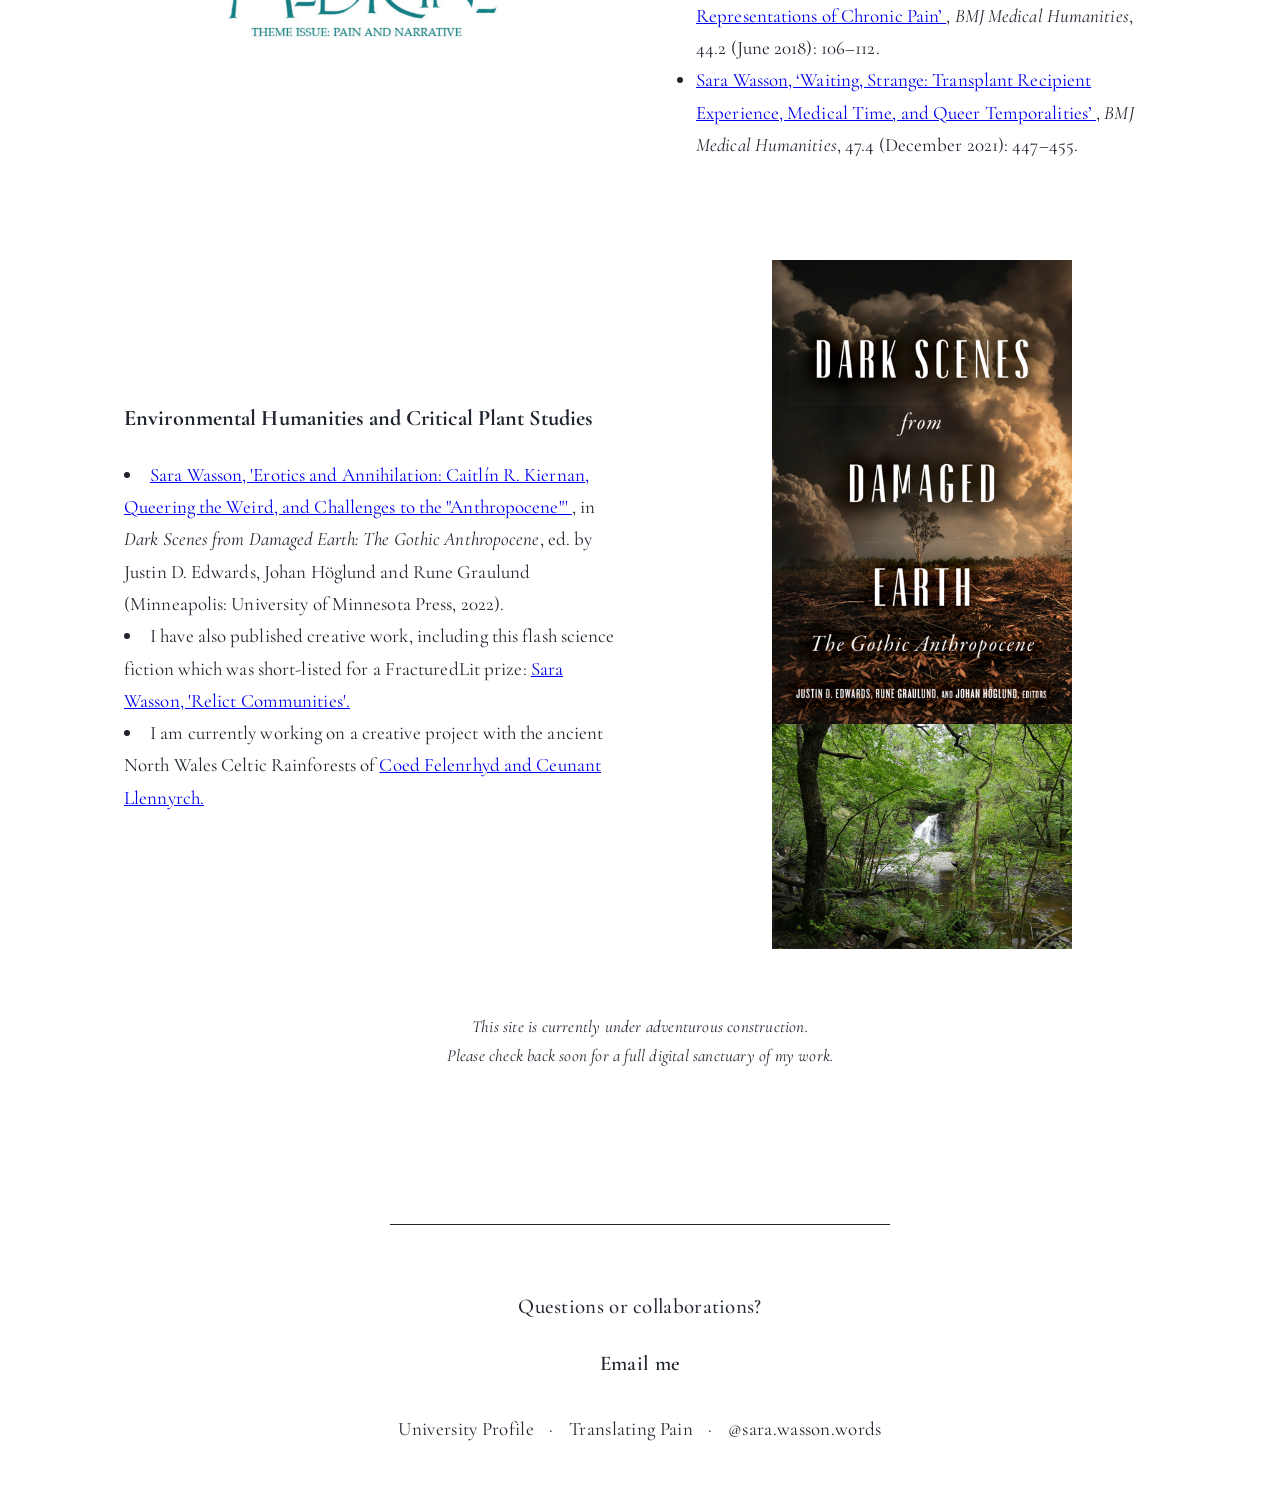
==== commit 3d3b9a39: "Update index.html" ====
--- a/index.html
+++ b/index.html
@@ -101,7 +101,7 @@
 
     <!-- Coming Soon -->
     <section class="coming-soon">
-      <p>This site is currently under adventurous construction. Please check back soon for a full digital sanctuary of my work.</p>
+      <p>This site is currently under adventurous construction. <br>Please check back soon for a full digital sanctuary of my work.</p>
     </section>
   </main>
 
